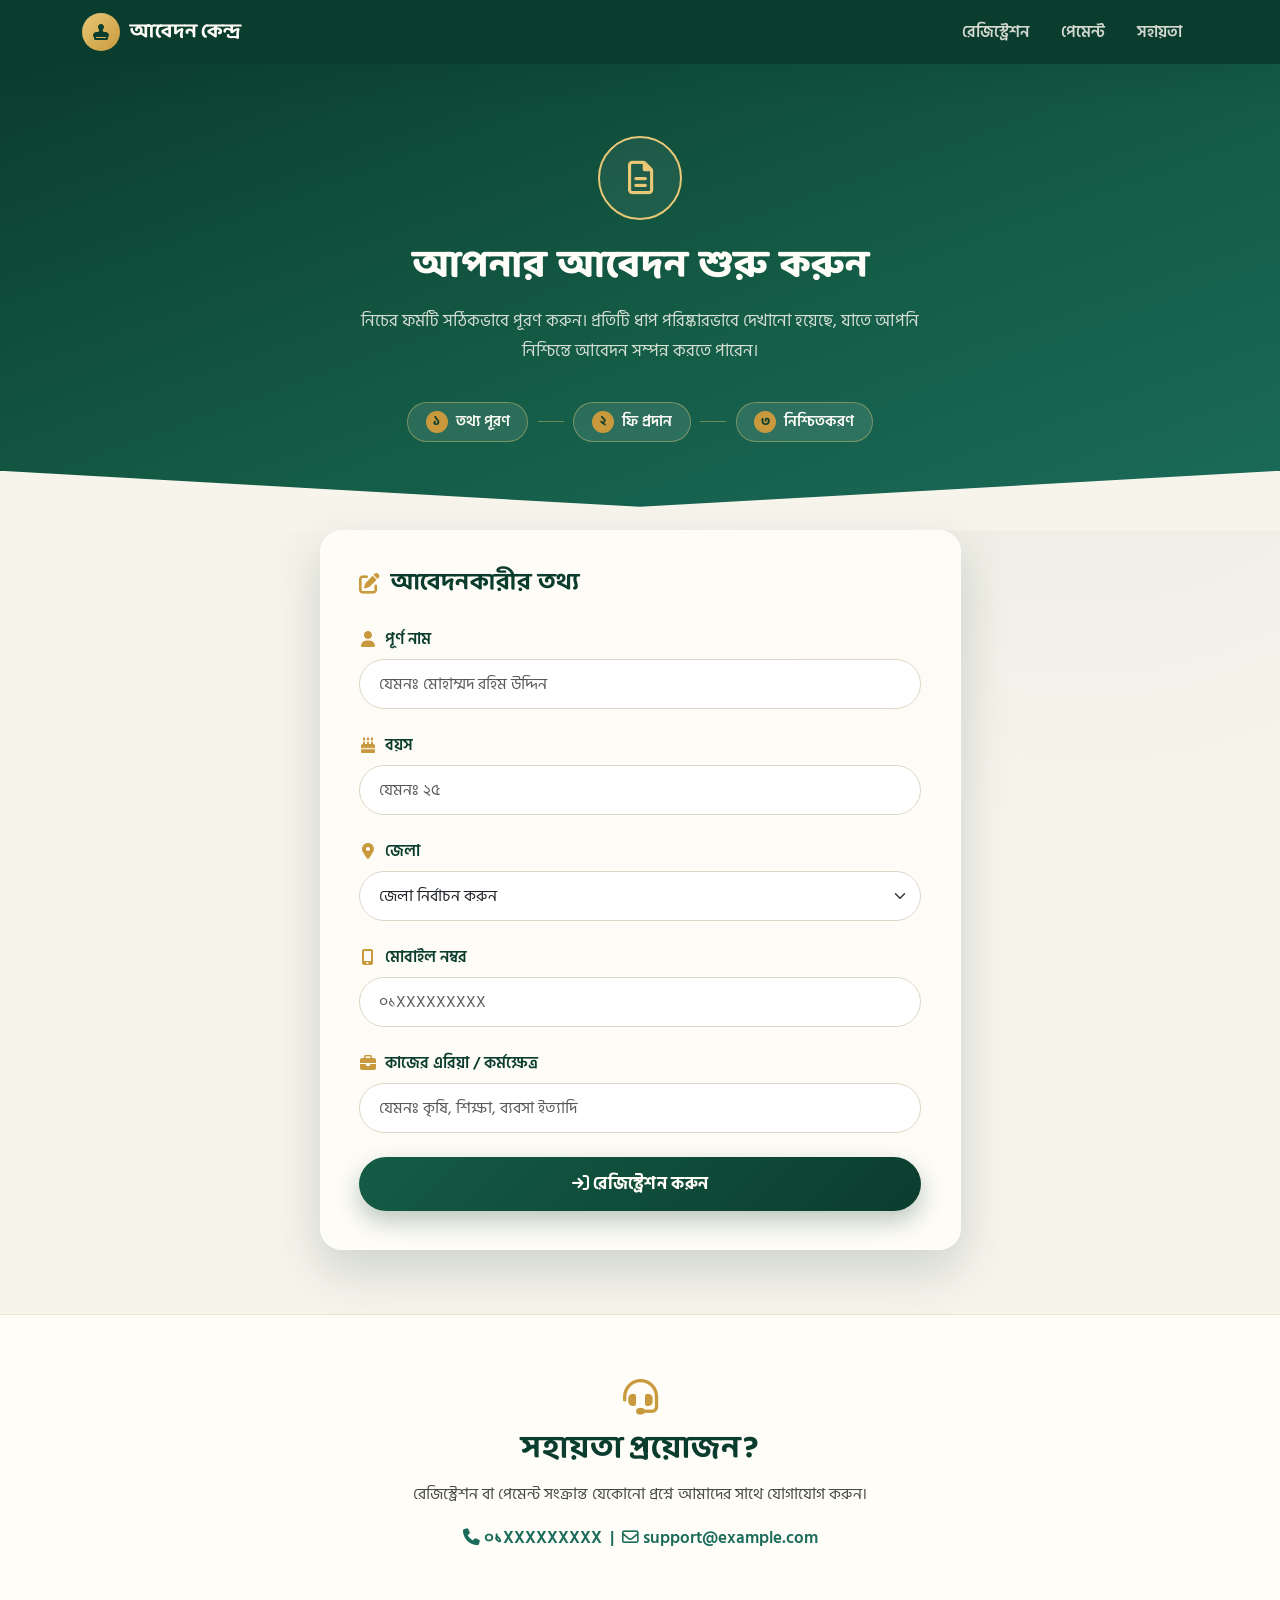
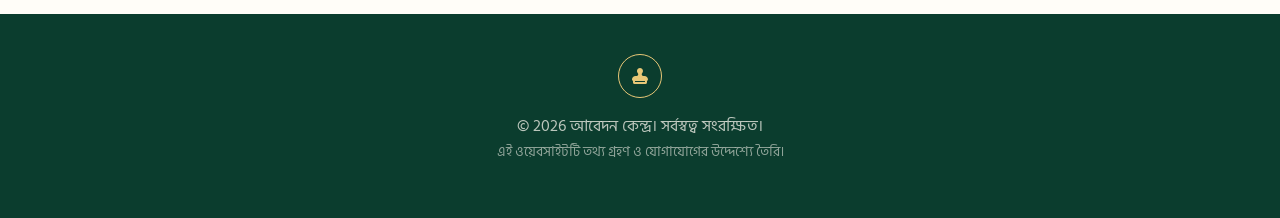
==== index.html @ cc5d5dd2 "Add files via upload" ====
<!DOCTYPE html>
<html lang="bn">
<head>
<meta charset="UTF-8">
<meta name="viewport" content="width=device-width, initial-scale=1.0">
<title>রেজিস্ট্রেশন | অনলাইন আবেদন ফর্ম</title>
<meta name="description" content="সহজে ও নিরাপদে অনলাইন রেজিস্ট্রেশন সম্পন্ন করুন।">

<!-- Google Fonts -->
<link rel="preconnect" href="https://fonts.googleapis.com">
<link rel="preconnect" href="https://fonts.gstatic.com" crossorigin>
<link href="https://fonts.googleapis.com/css2?family=Baloo+Da+2:wght@500;600;700;800&family=Hind+Siliguri:wght@400;500;600;700&display=swap" rel="stylesheet">

<!-- Bootstrap 5 -->
<link href="https://cdnjs.cloudflare.com/ajax/libs/bootstrap/5.3.3/css/bootstrap.min.css" rel="stylesheet">
<!-- Font Awesome -->
<link href="https://cdnjs.cloudflare.com/ajax/libs/font-awesome/6.5.2/css/all.min.css" rel="stylesheet">

<link rel="stylesheet" href="style.css">
</head>
<body>

<!-- Header -->
<header class="site-header">
  <nav class="navbar navbar-expand-lg">
    <div class="container">
      <a class="navbar-brand" href="#top">
        <span class="brand-seal"><i class="fa-solid fa-stamp"></i></span>
        <span class="brand-text">আবেদন কেন্দ্র</span>
      </a>
      <button class="navbar-toggler" type="button" data-bs-toggle="collapse" data-bs-target="#mainNav" aria-controls="mainNav" aria-expanded="false" aria-label="মেনু খুলুন">
        <span class="navbar-toggler-icon"></span>
      </button>
      <div class="collapse navbar-collapse" id="mainNav">
        <ul class="navbar-nav ms-auto text-center">
          <li class="nav-item"><a class="nav-link" href="#form-section">রেজিস্ট্রেশন</a></li>
          <li class="nav-item"><a class="nav-link" href="#payment-section">পেমেন্ট</a></li>
          <li class="nav-item"><a class="nav-link" href="#help-section">সহায়তা</a></li>
        </ul>
      </div>
    </div>
  </nav>
</header>

<!-- Hero -->
<section id="top" class="hero">
  <div class="container">
    <div class="row justify-content-center">
      <div class="col-lg-8 text-center">
        <div class="hero-emblem">
          <i class="fa-regular fa-file-lines"></i>
        </div>
        <h1 class="hero-title">আপনার আবেদন শুরু করুন</h1>
        <p class="hero-subtitle">নিচের ফর্মটি সঠিকভাবে পূরণ করুন। প্রতিটি ধাপ পরিষ্কারভাবে দেখানো হয়েছে, যাতে আপনি নিশ্চিন্তে আবেদন সম্পন্ন করতে পারেন।</p>
        <div class="hero-steps">
          <div class="step-chip"><span class="step-no">১</span> তথ্য পূরণ</div>
          <div class="step-divider"></div>
          <div class="step-chip"><span class="step-no">২</span> ফি প্রদান</div>
          <div class="step-divider"></div>
          <div class="step-chip"><span class="step-no">৩</span> নিশ্চিতকরণ</div>
        </div>
      </div>
    </div>
  </div>
</section>

<!-- Registration Form -->
<section id="form-section" class="form-section">
  <div class="container">
    <div class="row justify-content-center">
      <div class="col-lg-7 col-md-9">
        <div class="glass-card">
          <div class="card-heading">
            <i class="fa-solid fa-pen-to-square"></i>
            <h2>আবেদনকারীর তথ্য</h2>
          </div>

          <form id="registrationForm" novalidate>

            <div class="mb-4 input-group-custom">
              <label for="fullName" class="form-label"><i class="fa-solid fa-user"></i> পূর্ণ নাম</label>
              <input type="text" class="form-control" id="fullName" placeholder="যেমনঃ মোহাম্মদ রহিম উদ্দিন" required>
              <div class="invalid-feedback">অনুগ্রহ করে আপনার পূর্ণ নাম লিখুন।</div>
            </div>

            <div class="mb-4 input-group-custom">
              <label for="age" class="form-label"><i class="fa-solid fa-cake-candles"></i> বয়স</label>
              <input type="number" class="form-control" id="age" placeholder="যেমনঃ ২৫" min="1" max="120" required>
              <div class="invalid-feedback">অনুগ্রহ করে সঠিক বয়স লিখুন (সংখ্যায়)।</div>
            </div>

            <div class="mb-4 input-group-custom">
              <label for="district" class="form-label"><i class="fa-solid fa-location-dot"></i> জেলা</label>
              <select class="form-select" id="district" required>
                <option value="" selected disabled>জেলা নির্বাচন করুন</option>
              </select>
              <div class="invalid-feedback">অনুগ্রহ করে আপনার জেলা নির্বাচন করুন।</div>
            </div>

            <div class="mb-4 input-group-custom">
              <label for="mobile" class="form-label"><i class="fa-solid fa-mobile-screen-button"></i> মোবাইল নম্বর</label>
              <input type="tel" class="form-control" id="mobile" placeholder="০১XXXXXXXXX" maxlength="11" required>
              <div class="invalid-feedback">অনুগ্রহ করে সঠিক ১১ সংখ্যার মোবাইল নম্বর লিখুন।</div>
            </div>

            <div class="mb-4 input-group-custom">
              <label for="workArea" class="form-label"><i class="fa-solid fa-briefcase"></i> কাজের এরিয়া / কর্মক্ষেত্র</label>
              <input type="text" class="form-control" id="workArea" placeholder="যেমনঃ কৃষি, শিক্ষা, ব্যবসা ইত্যাদি" required>
              <div class="invalid-feedback">অনুগ্রহ করে আপনার কর্মক্ষেত্র লিখুন।</div>
            </div>

            <button type="submit" class="btn btn-submit w-100">
              <i class="fa-solid fa-arrow-right-to-bracket"></i> রেজিস্ট্রেশন করুন
            </button>

          </form>
        </div>
      </div>
    </div>
  </div>
</section>

<!-- Payment Section (hidden until form submitted) -->
<section id="payment-section" class="payment-section d-none">
  <div class="container">
    <div class="row justify-content-center">
      <div class="col-lg-9">

        <div class="section-heading text-center">
          <i class="fa-solid fa-wallet"></i>
          <h2>রেজিস্ট্রেশন ফি প্রদান করুন</h2>
          <p>নিচের যেকোনো একটি মাধ্যমে ফি পাঠান, তারপর নম্বরটি কপি করে Transaction সম্পন্ন করুন।</p>
        </div>

        <div class="row g-4">
          <div class="col-md-4">
            <div class="pay-card pay-bkash">
              <div class="pay-logo"><i class="fa-solid fa-mobile-retro"></i></div>
              <h3>বিকাশ</h3>
              <p class="pay-label">পার্সোনাল নম্বর (Send Money)</p>
              <div class="pay-number-row">
                <span class="pay-number" id="bkashNumber">01XXXXXXXXX</span>
                <button class="copy-btn" data-copy-target="bkashNumber" aria-label="বিকাশ নম্বর কপি করুন">
                  <i class="fa-regular fa-copy"></i>
                </button>
              </div>
            </div>
          </div>

          <div class="col-md-4">
            <div class="pay-card pay-nagad">
              <div class="pay-logo"><i class="fa-solid fa-money-bill-transfer"></i></div>
              <h3>নগদ</h3>
              <p class="pay-label">পার্সোনাল নম্বর (Send Money)</p>
              <div class="pay-number-row">
                <span class="pay-number" id="nagadNumber">01XXXXXXXXX</span>
                <button class="copy-btn" data-copy-target="nagadNumber" aria-label="নগদ নম্বর কপি করুন">
                  <i class="fa-regular fa-copy"></i>
                </button>
              </div>
            </div>
          </div>

          <div class="col-md-4">
            <div class="pay-card pay-rocket">
              <div class="pay-logo"><i class="fa-solid fa-rocket"></i></div>
              <h3>রকেট</h3>
              <p class="pay-label">পার্সোনাল নম্বর (Send Money)</p>
              <div class="pay-number-row">
                <span class="pay-number" id="rocketNumber">01XXXXXXXXX</span>
                <button class="copy-btn" data-copy-target="rocketNumber" aria-label="রকেট নম্বর কপি করুন">
                  <i class="fa-regular fa-copy"></i>
                </button>
              </div>
            </div>
          </div>
        </div>

        <div class="instructions-card">
          <h4><i class="fa-solid fa-circle-info"></i> পেমেন্ট নির্দেশনা</h4>
          <ol>
            <li>উপরের যেকোনো একটি নম্বরে রেজিস্ট্রেশন ফি পাঠান।</li>
            <li>টাকা পাঠানোর পরে Transaction সম্পন্ন করুন।</li>
            <li>Payment-এর Screenshot সংরক্ষণ করুন — এটি যাচাইয়ের সময় প্রয়োজন হতে পারে।</li>
            <li>প্রয়োজনে নিচের সহায়তা বিভাগ থেকে Admin-এর সাথে যোগাযোগ করুন।</li>
          </ol>
        </div>

        <div class="text-center mt-4">
          <button id="confirmPaymentBtn" class="btn btn-confirm">
            <i class="fa-solid fa-paper-plane"></i> আমি পেমেন্ট সম্পন্ন করেছি
          </button>
          <p class="confirm-note">এই বাটনে ক্লিক করলে আপনার তথ্য জমা হবে। রেজিস্ট্রেশন চূড়ান্তভাবে নিশ্চিত হওয়ার আগে আমাদের টিম পেমেন্ট যাচাই করবে।</p>
        </div>

      </div>
    </div>
  </div>
</section>

<!-- Help Section -->
<section id="help-section" class="help-section">
  <div class="container">
    <div class="row justify-content-center text-center">
      <div class="col-lg-7">
        <i class="fa-solid fa-headset help-icon"></i>
        <h2>সহায়তা প্রয়োজন?</h2>
        <p>রেজিস্ট্রেশন বা পেমেন্ট সংক্রান্ত যেকোনো প্রশ্নে আমাদের সাথে যোগাযোগ করুন।</p>
        <div class="help-contact">
          <i class="fa-solid fa-phone"></i> ০১XXXXXXXXX &nbsp;|&nbsp; <i class="fa-regular fa-envelope"></i> support@example.com
        </div>
      </div>
    </div>
  </div>
</section>

<!-- Footer -->
<footer class="site-footer">
  <div class="container text-center">
    <div class="footer-seal"><i class="fa-solid fa-stamp"></i></div>
    <p class="mb-1">© 2026 আবেদন কেন্দ্র। সর্বস্বত্ব সংরক্ষিত।</p>
    <p class="footer-note">এই ওয়েবসাইটটি তথ্য গ্রহণ ও যোগাযোগের উদ্দেশ্যে তৈরি।</p>
  </div>
</footer>

<!-- Toast container -->
<div class="toast-container position-fixed bottom-0 end-0 p-3">
  <div id="copyToast" class="toast align-items-center border-0" role="alert" aria-live="assertive" aria-atomic="true">
    <div class="d-flex">
      <div class="toast-body">
        <i class="fa-solid fa-circle-check me-2"></i>
        <span id="toastMessage">কপি হয়েছে।</span>
      </div>
      <button type="button" class="btn-close btn-close-white me-2 m-auto" data-bs-dismiss="toast" aria-label="বন্ধ করুন"></button>
    </div>
  </div>
</div>

<!-- Loading overlay -->
<div id="loadingOverlay" class="loading-overlay d-none">
  <div class="loader-ring"></div>
  <p>অনুগ্রহ করে অপেক্ষা করুন...</p>
</div>

<!-- Success Modal -->
<div class="modal fade" id="successModal" tabindex="-1" aria-hidden="true">
  <div class="modal-dialog modal-dialog-centered">
    <div class="modal-content success-modal-content">
      <div class="modal-body text-center">
        <div class="success-icon"><i class="fa-solid fa-check"></i></div>
        <h3>আবেদন জমা হয়েছে</h3>
        <p>আপনার আবেদন ও পেমেন্ট তথ্য সফলভাবে জমা নেওয়া হয়েছে।</p>
        <p>আমাদের টিম আপনার পেমেন্ট যাচাই করার পর আপনার দেওয়া মোবাইল নম্বরে যোগাযোগ করবে।</p>
        <p class="fw-semibold">ধন্যবাদ।</p>
        <button type="button" class="btn btn-close-modal" data-bs-dismiss="modal">বন্ধ করুন</button>
      </div>
    </div>
  </div>
</div>

<!-- Bootstrap Bundle JS -->
<script src="https://cdnjs.cloudflare.com/ajax/libs/bootstrap/5.3.3/js/bootstrap.bundle.min.js"></script>
<script src="script.js"></script>
</body>
</html>
---- style.css ----
/* =========================================================
   ডিজাইন টোকেন (Design Tokens)
   ========================================================= */
:root {
  --emerald-deep: #0b3d2e;
  --emerald-mid: #145c46;
  --teal-accent: #1b6b5a;
  --gold: #c99a3d;
  --gold-light: #e8c777;
  --paper: #f7f4ec;
  --paper-soft: #fffdf8;
  --ink: #1c1c1c;
  --ink-soft: #4a4a44;
  --danger: #b3261e;
  --success: #1b6b5a;

  --radius-lg: 22px;
  --radius-md: 14px;
  --radius-sm: 10px;
  --shadow-soft: 0 10px 30px rgba(11, 61, 46, 0.12);
  --shadow-card: 0 20px 50px rgba(11, 61, 46, 0.18);
}

* { box-sizing: border-box; }

body {
  font-family: 'Hind Siliguri', 'Noto Sans Bengali', sans-serif;
  background-color: var(--paper);
  color: var(--ink);
  margin: 0;
  overflow-x: hidden;
}

h1, h2, h3, h4, .brand-text {
  font-family: 'Baloo Da 2', 'Hind Siliguri', sans-serif;
}

/* subtle paper texture via layered radial gradients */
body {
  background-image:
    radial-gradient(circle at 15% 10%, rgba(201, 154, 61, 0.07), transparent 40%),
    radial-gradient(circle at 85% 30%, rgba(11, 61, 46, 0.06), transparent 45%);
  background-attachment: fixed;
}

/* =========================================================
   হেডার
   ========================================================= */
.site-header {
  background: var(--emerald-deep);
  box-shadow: var(--shadow-soft);
  position: sticky;
  top: 0;
  z-index: 1000;
}

.navbar-brand {
  display: flex;
  align-items: center;
  gap: 10px;
  color: var(--paper-soft) !important;
  font-weight: 700;
  font-size: 1.25rem;
}

.brand-seal {
  width: 38px;
  height: 38px;
  border-radius: 50%;
  background: linear-gradient(135deg, var(--gold-light), var(--gold));
  display: flex;
  align-items: center;
  justify-content: center;
  color: var(--emerald-deep);
  font-size: 1rem;
}

.navbar-nav .nav-link {
  color: rgba(247, 244, 236, 0.85) !important;
  font-weight: 600;
  padding: 0.5rem 1rem !important;
  transition: color 0.2s ease;
}

.navbar-nav .nav-link:hover {
  color: var(--gold-light) !important;
}

.navbar-toggler {
  border-color: rgba(247, 244, 236, 0.4);
}

.navbar-toggler-icon {
  filter: invert(1) grayscale(100%) brightness(200%);
}

/* =========================================================
   হিরো সেকশন
   ========================================================= */
.hero {
  background: linear-gradient(160deg, var(--emerald-deep) 0%, var(--emerald-mid) 55%, var(--teal-accent) 100%);
  color: var(--paper-soft);
  padding: 4.5rem 0 5.5rem;
  text-align: center;
  position: relative;
}

.hero::after {
  content: "";
  position: absolute;
  left: 0; right: 0; bottom: -1px;
  height: 60px;
  background: var(--paper);
  clip-path: polygon(0 100%, 100% 100%, 100% 0, 50% 60%, 0 0);
}

.hero-emblem {
  width: 84px;
  height: 84px;
  margin: 0 auto 1.5rem;
  border-radius: 50%;
  border: 2px solid var(--gold-light);
  display: flex;
  align-items: center;
  justify-content: center;
  font-size: 2.1rem;
  color: var(--gold-light);
  background: rgba(255, 255, 255, 0.06);
  animation: floatIn 0.8s ease both;
}

@keyframes floatIn {
  from { opacity: 0; transform: translateY(-14px); }
  to { opacity: 1; transform: translateY(0); }
}

.hero-title {
  font-weight: 800;
  font-size: 2.4rem;
  margin-bottom: 1rem;
}

.hero-subtitle {
  font-size: 1.05rem;
  color: rgba(247, 244, 236, 0.85);
  max-width: 560px;
  margin: 0 auto 2.2rem;
  line-height: 1.8;
}

.hero-steps {
  display: flex;
  align-items: center;
  justify-content: center;
  gap: 0.6rem;
  flex-wrap: wrap;
}

.step-chip {
  background: rgba(255, 255, 255, 0.1);
  border: 1px solid rgba(232, 199, 119, 0.4);
  padding: 0.5rem 1.1rem;
  border-radius: 50px;
  font-weight: 600;
  font-size: 0.92rem;
  display: flex;
  align-items: center;
  gap: 0.5rem;
}

.step-no {
  background: var(--gold);
  color: var(--emerald-deep);
  width: 22px;
  height: 22px;
  border-radius: 50%;
  display: inline-flex;
  align-items: center;
  justify-content: center;
  font-size: 0.8rem;
  font-weight: 800;
}

.step-divider {
  width: 26px;
  height: 1px;
  background: rgba(232, 199, 119, 0.4);
}

@media (max-width: 576px) {
  .step-divider { display: none; }
  .hero-title { font-size: 1.9rem; }
}

/* =========================================================
   ফর্ম সেকশন / গ্লাস কার্ড
   ========================================================= */
.form-section {
  padding: 1rem 0 4rem;
  margin-top: -1rem;
}

.glass-card {
  background: rgba(255, 253, 248, 0.85);
  backdrop-filter: blur(14px);
  -webkit-backdrop-filter: blur(14px);
  border: 1px solid rgba(255, 255, 255, 0.5);
  border-radius: var(--radius-lg);
  box-shadow: var(--shadow-card);
  padding: 2.4rem;
}

@media (max-width: 576px) {
  .glass-card { padding: 1.6rem 1.2rem; }
}

.card-heading {
  display: flex;
  align-items: center;
  gap: 0.7rem;
  margin-bottom: 1.8rem;
  color: var(--emerald-deep);
}

.card-heading i {
  font-size: 1.3rem;
  color: var(--gold);
}

.card-heading h2 {
  font-size: 1.5rem;
  font-weight: 700;
  margin: 0;
}

.input-group-custom .form-label {
  font-weight: 600;
  color: var(--emerald-deep);
  margin-bottom: 0.5rem;
  display: flex;
  align-items: center;
  gap: 0.5rem;
}

.input-group-custom .form-label i {
  color: var(--gold);
  width: 18px;
  text-align: center;
}

.form-control, .form-select {
  border: 1.5px solid #ddd6c4;
  border-radius: 50px;
  padding: 0.75rem 1.2rem;
  font-size: 1rem;
  background-color: #fff;
  transition: border-color 0.25s ease, box-shadow 0.25s ease;
}

.form-control:focus, .form-select:focus {
  border-color: var(--teal-accent);
  box-shadow: 0 0 0 4px rgba(27, 107, 90, 0.15);
}

.form-control.is-invalid, .form-select.is-invalid {
  border-color: var(--danger);
  background-image: none;
}

.invalid-feedback {
  font-size: 0.87rem;
  padding-left: 0.4rem;
}

.btn-submit {
  background: linear-gradient(135deg, var(--emerald-mid), var(--emerald-deep));
  color: var(--paper-soft);
  border: none;
  border-radius: 50px;
  padding: 0.9rem 1.5rem;
  font-weight: 700;
  font-size: 1.05rem;
  letter-spacing: 0.3px;
  box-shadow: 0 10px 24px rgba(11, 61, 46, 0.28);
  transition: transform 0.2s ease, box-shadow 0.2s ease;
}

.btn-submit:hover {
  transform: translateY(-2px);
  box-shadow: 0 14px 30px rgba(11, 61, 46, 0.35);
  color: var(--paper-soft);
}

.btn-submit:active { transform: translateY(0); }

/* =========================================================
   পেমেন্ট সেকশন
   ========================================================= */
.payment-section {
  padding: 1rem 0 4rem;
  animation: fadeUp 0.5s ease both;
}

@keyframes fadeUp {
  from { opacity: 0; transform: translateY(18px); }
  to { opacity: 1; transform: translateY(0); }
}

.section-heading {
  margin-bottom: 2.2rem;
}

.section-heading i {
  font-size: 1.8rem;
  color: var(--gold);
  margin-bottom: 0.6rem;
  display: block;
}

.section-heading h2 {
  color: var(--emerald-deep);
  font-weight: 700;
  margin-bottom: 0.5rem;
}

.section-heading p {
  color: var(--ink-soft);
  max-width: 520px;
  margin: 0 auto;
}

.pay-card {
  background: var(--paper-soft);
  border-radius: var(--radius-md);
  padding: 1.8rem 1.4rem;
  text-align: center;
  box-shadow: var(--shadow-soft);
  border-top: 4px solid var(--teal-accent);
  height: 100%;
  transition: transform 0.25s ease, box-shadow 0.25s ease;
}

.pay-card:hover {
  transform: translateY(-6px);
  box-shadow: var(--shadow-card);
}

.pay-bkash { border-top-color: #e2136e; }
.pay-nagad { border-top-color: #f7941d; }
.pay-rocket { border-top-color: #8b3ff0; }

.pay-logo {
  width: 56px;
  height: 56px;
  margin: 0 auto 1rem;
  border-radius: 50%;
  display: flex;
  align-items: center;
  justify-content: center;
  font-size: 1.5rem;
  background: rgba(27, 107, 90, 0.08);
  color: var(--teal-accent);
}

.pay-bkash .pay-logo { color: #e2136e; background: rgba(226, 19, 110, 0.08); }
.pay-nagad .pay-logo { color: #f7941d; background: rgba(247, 148, 29, 0.08); }
.pay-rocket .pay-logo { color: #8b3ff0; background: rgba(139, 63, 240, 0.08); }

.pay-card h3 {
  font-weight: 700;
  color: var(--emerald-deep);
  margin-bottom: 0.3rem;
}

.pay-label {
  font-size: 0.85rem;
  color: var(--ink-soft);
  margin-bottom: 1rem;
}

.pay-number-row {
  display: flex;
  align-items: center;
  justify-content: center;
  gap: 0.6rem;
  background: var(--paper);
  border: 1.5px dashed #ccc3a8;
  border-radius: 50px;
  padding: 0.5rem 0.6rem 0.5rem 1.1rem;
}

.pay-number {
  font-weight: 700;
  font-size: 1.05rem;
  letter-spacing: 0.5px;
  color: var(--ink);
  direction: ltr;
}

.copy-btn {
  border: none;
  background: var(--teal-accent);
  color: #fff;
  width: 34px;
  height: 34px;
  border-radius: 50%;
  display: flex;
  align-items: center;
  justify-content: center;
  flex-shrink: 0;
  transition: background 0.2s ease, transform 0.2s ease;
}

.copy-btn:hover { background: var(--emerald-deep); transform: scale(1.06); }
.copy-btn:active { transform: scale(0.96); }

.instructions-card {
  background: var(--paper-soft);
  border-radius: var(--radius-md);
  padding: 1.8rem 2rem;
  margin-top: 2.5rem;
  box-shadow: var(--shadow-soft);
  border-left: 5px solid var(--gold);
}

.instructions-card h4 {
  color: var(--emerald-deep);
  font-weight: 700;
  margin-bottom: 1rem;
  display: flex;
  align-items: center;
  gap: 0.5rem;
}

.instructions-card ol {
  margin: 0;
  padding-left: 1.3rem;
  color: var(--ink-soft);
  line-height: 2;
}

.btn-confirm {
  background: linear-gradient(135deg, var(--gold), #b5852f);
  color: var(--emerald-deep);
  border: none;
  border-radius: 50px;
  padding: 0.9rem 2rem;
  font-weight: 700;
  font-size: 1.05rem;
  box-shadow: 0 10px 24px rgba(201, 154, 61, 0.35);
  transition: transform 0.2s ease, box-shadow 0.2s ease;
}

.btn-confirm:hover {
  transform: translateY(-2px);
  box-shadow: 0 14px 30px rgba(201, 154, 61, 0.42);
  color: var(--emerald-deep);
}

.confirm-note {
  margin-top: 1rem;
  font-size: 0.88rem;
  color: var(--ink-soft);
  max-width: 480px;
  margin-left: auto;
  margin-right: auto;
}

/* =========================================================
   সহায়তা সেকশন
   ========================================================= */
.help-section {
  background: var(--paper-soft);
  padding: 4rem 0;
  border-top: 1px solid #e9e3d2;
}

.help-icon {
  font-size: 2.2rem;
  color: var(--gold);
  margin-bottom: 1rem;
}

.help-section h2 {
  color: var(--emerald-deep);
  font-weight: 700;
  margin-bottom: 0.8rem;
}

.help-section p {
  color: var(--ink-soft);
  margin-bottom: 1.2rem;
}

.help-contact {
  font-weight: 600;
  color: var(--teal-accent);
  font-size: 1.05rem;
}

/* =========================================================
   ফুটার
   ========================================================= */
.site-footer {
  background: var(--emerald-deep);
  color: rgba(247, 244, 236, 0.75);
  padding: 2.5rem 0;
  text-align: center;
}

.footer-seal {
  width: 44px;
  height: 44px;
  margin: 0 auto 1rem;
  border-radius: 50%;
  border: 1.5px solid var(--gold-light);
  display: flex;
  align-items: center;
  justify-content: center;
  color: var(--gold-light);
}

.footer-note {
  font-size: 0.85rem;
  opacity: 0.75;
}

/* =========================================================
   টোস্ট
   ========================================================= */
#copyToast {
  background: var(--emerald-deep);
  color: var(--paper-soft);
  border-radius: var(--radius-sm);
}

/* =========================================================
   লোডিং ওভারলে
   ========================================================= */
.loading-overlay {
  position: fixed;
  inset: 0;
  background: rgba(11, 61, 46, 0.92);
  z-index: 2000;
  display: flex;
  flex-direction: column;
  align-items: center;
  justify-content: center;
  color: var(--paper-soft);
  gap: 1.2rem;
}

.loader-ring {
  width: 54px;
  height: 54px;
  border: 4px solid rgba(232, 199, 119, 0.25);
  border-top-color: var(--gold-light);
  border-radius: 50%;
  animation: spin 0.9s linear infinite;
}

@keyframes spin {
  to { transform: rotate(360deg); }
}

/* =========================================================
   সাকসেস মডাল
   ========================================================= */
.success-modal-content {
  border-radius: var(--radius-lg);
  border: none;
  padding: 1rem;
}

.success-icon {
  width: 70px;
  height: 70px;
  margin: 0.5rem auto 1.2rem;
  border-radius: 50%;
  background: linear-gradient(135deg, var(--teal-accent), var(--emerald-deep));
  color: #fff;
  display: flex;
  align-items: center;
  justify-content: center;
  font-size: 1.8rem;
  animation: popIn 0.4s ease both;
}

@keyframes popIn {
  0% { transform: scale(0); opacity: 0; }
  70% { transform: scale(1.1); }
  100% { transform: scale(1); opacity: 1; }
}

.success-modal-content h3 {
  color: var(--emerald-deep);
  font-weight: 700;
}

.success-modal-content p {
  color: var(--ink-soft);
  line-height: 1.8;
}

.btn-close-modal {
  background: var(--emerald-deep);
  color: #fff;
  border: none;
  border-radius: 50px;
  padding: 0.6rem 2rem;
  font-weight: 600;
  margin-top: 0.6rem;
}

.btn-close-modal:hover {
  background: var(--teal-accent);
  color: #fff;
}

/* smooth scroll */
html {
  scroll-behavior: smooth;
}

/* reduced motion respect */
@media (prefers-reduced-motion: reduce) {
  * { animation: none !important; transition: none !important; }
  html { scroll-behavior: auto; }
}
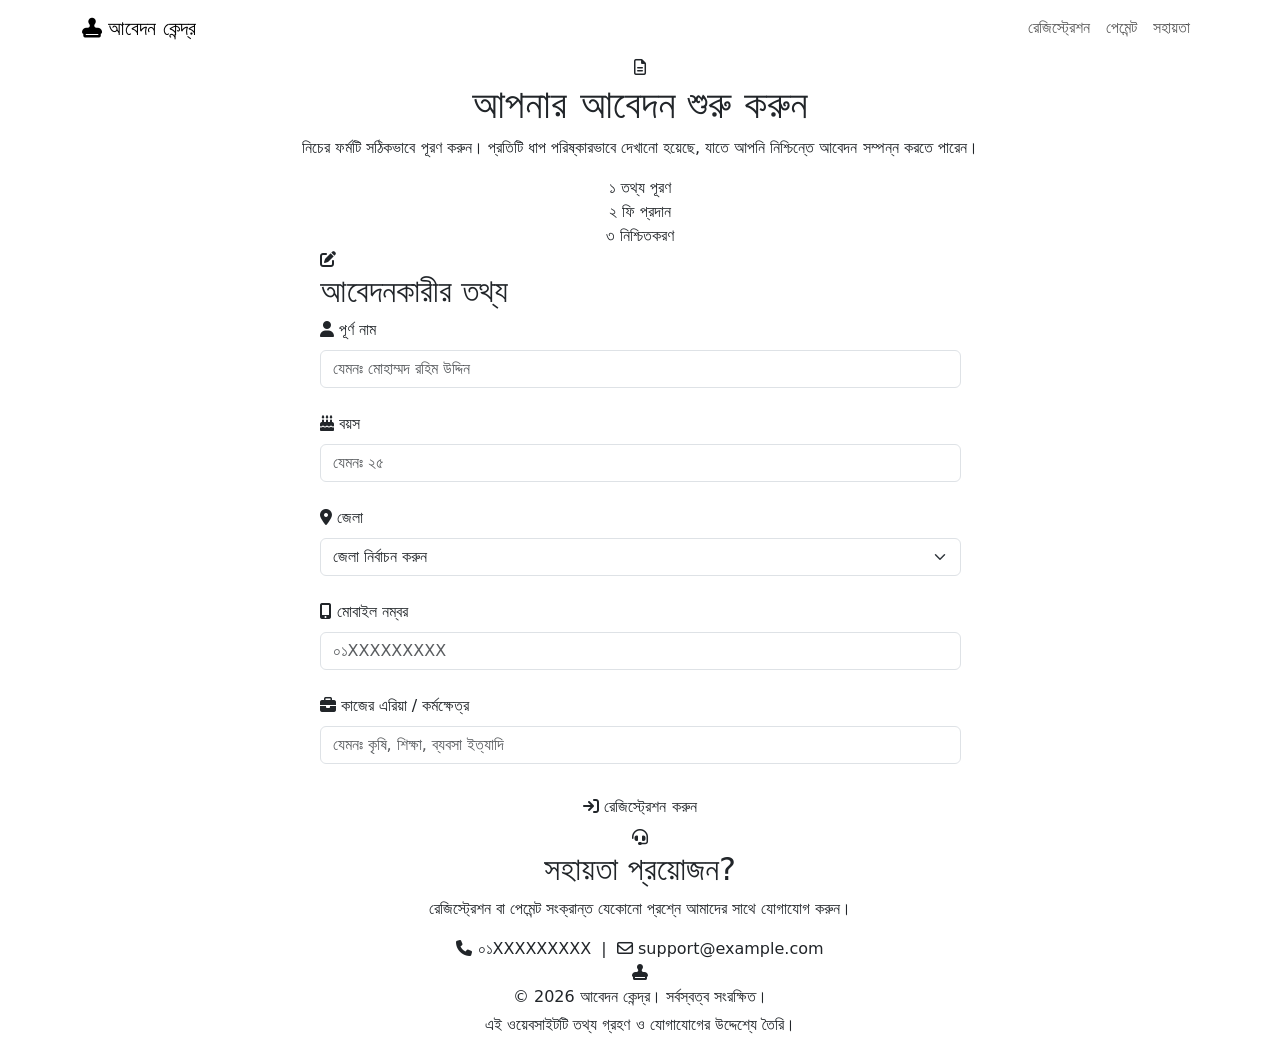
==== commit db05d1ed: "Rename index (1).html to index.html" ====
--- a/index.html
+++ b/index.html
@@ -139,7 +139,7 @@
               <h3>বিকাশ</h3>
               <p class="pay-label">পার্সোনাল নম্বর (Send Money)</p>
               <div class="pay-number-row">
-                <span class="pay-number" id="bkashNumber">01XXXXXXXXX</span>
+                <span class="pay-number" id="bkashNumber">01842151907</span>
                 <button class="copy-btn" data-copy-target="bkashNumber" aria-label="বিকাশ নম্বর কপি করুন">
                   <i class="fa-regular fa-copy"></i>
                 </button>
@@ -153,7 +153,7 @@
               <h3>নগদ</h3>
               <p class="pay-label">পার্সোনাল নম্বর (Send Money)</p>
               <div class="pay-number-row">
-                <span class="pay-number" id="nagadNumber">01XXXXXXXXX</span>
+                <span class="pay-number" id="nagadNumber">01722144619</span>
                 <button class="copy-btn" data-copy-target="nagadNumber" aria-label="নগদ নম্বর কপি করুন">
                   <i class="fa-regular fa-copy"></i>
                 </button>
@@ -167,7 +167,7 @@
               <h3>রকেট</h3>
               <p class="pay-label">পার্সোনাল নম্বর (Send Money)</p>
               <div class="pay-number-row">
-                <span class="pay-number" id="rocketNumber">01XXXXXXXXX</span>
+                <span class="pay-number" id="rocketNumber">01633932773</span>
                 <button class="copy-btn" data-copy-target="rocketNumber" aria-label="রকেট নম্বর কপি করুন">
                   <i class="fa-regular fa-copy"></i>
                 </button>
@@ -248,10 +248,12 @@
     <div class="modal-content success-modal-content">
       <div class="modal-body text-center">
         <div class="success-icon"><i class="fa-solid fa-check"></i></div>
-        <h3>আবেদন জমা হয়েছে</h3>
-        <p>আপনার আবেদন ও পেমেন্ট তথ্য সফলভাবে জমা নেওয়া হয়েছে।</p>
-        <p>আমাদের টিম আপনার পেমেন্ট যাচাই করার পর আপনার দেওয়া মোবাইল নম্বরে যোগাযোগ করবে।</p>
-        <p class="fw-semibold">ধন্যবাদ।</p>
+        <h3 id="successModalTitle">আবেদন জমা হয়েছে</h3>
+        <div id="successModalBody">
+          <p>আপনার আবেদন ও পেমেন্ট তথ্য সফলভাবে জমা নেওয়া হয়েছে।</p>
+          <p>আমাদের টিম আপনার পেমেন্ট যাচাই করার পর আপনার দেওয়া মোবাইল নম্বরে যোগাযোগ করবে।</p>
+          <p class="fw-semibold">ধন্যবাদ।</p>
+        </div>
         <button type="button" class="btn btn-close-modal" data-bs-dismiss="modal">বন্ধ করুন</button>
       </div>
     </div>
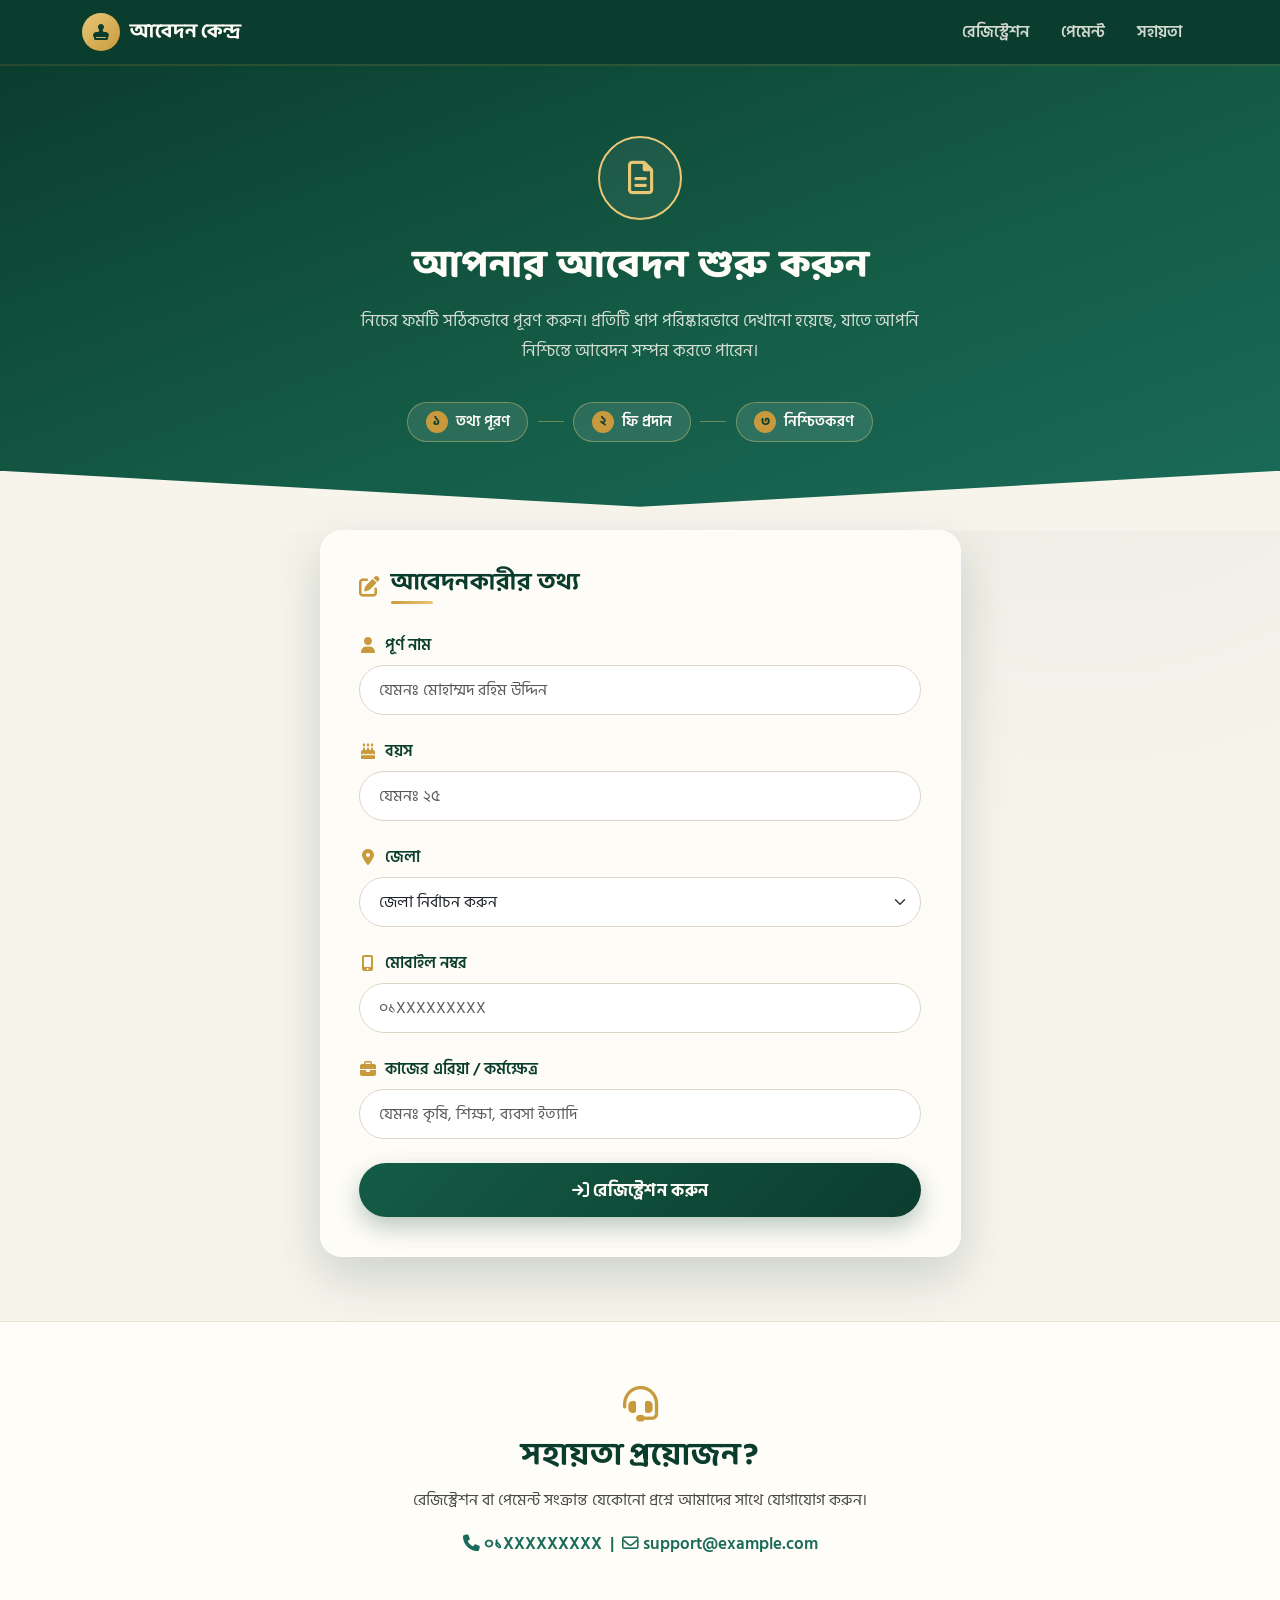
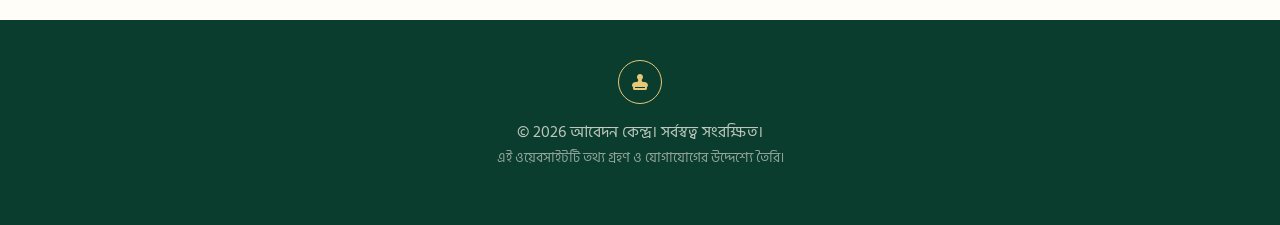
==== commit 484077ba: "Update index.html" ====
--- a/index.html
+++ b/index.html
@@ -139,7 +139,7 @@
               <h3>বিকাশ</h3>
               <p class="pay-label">পার্সোনাল নম্বর (Send Money)</p>
               <div class="pay-number-row">
-                <span class="pay-number" id="bkashNumber">01842151907</span>
+                <span class="pay-number" id="bkashNumber">01847997752</span>
                 <button class="copy-btn" data-copy-target="bkashNumber" aria-label="বিকাশ নম্বর কপি করুন">
                   <i class="fa-regular fa-copy"></i>
                 </button>
--- a/style.css
+++ b/style.css
@@ -0,0 +1,671 @@
+/* =========================================================
+   ডিজাইন টোকেন (Design Tokens)
+   ========================================================= */
+:root {
+  --emerald-deep: #0b3d2e;
+  --emerald-mid: #145c46;
+  --teal-accent: #1b6b5a;
+  --gold: #c99a3d;
+  --gold-light: #e8c777;
+  --paper: #f7f4ec;
+  --paper-soft: #fffdf8;
+  --ink: #1c1c1c;
+  --ink-soft: #4a4a44;
+  --danger: #b3261e;
+  --success: #1b6b5a;
+
+  --radius-lg: 22px;
+  --radius-md: 14px;
+  --radius-sm: 10px;
+  --shadow-soft: 0 10px 30px rgba(11, 61, 46, 0.12);
+  --shadow-card: 0 20px 50px rgba(11, 61, 46, 0.18);
+}
+
+* { box-sizing: border-box; }
+
+body {
+  font-family: 'Hind Siliguri', 'Noto Sans Bengali', sans-serif;
+  background-color: var(--paper);
+  color: var(--ink);
+  margin: 0;
+  overflow-x: hidden;
+}
+
+h1, h2, h3, h4, .brand-text {
+  font-family: 'Baloo Da 2', 'Hind Siliguri', sans-serif;
+}
+
+/* subtle paper texture via layered radial gradients */
+body {
+  background-image:
+    radial-gradient(circle at 15% 10%, rgba(201, 154, 61, 0.07), transparent 40%),
+    radial-gradient(circle at 85% 30%, rgba(11, 61, 46, 0.06), transparent 45%);
+  background-attachment: fixed;
+}
+
+/* =========================================================
+   হেডার
+   ========================================================= */
+.site-header {
+  background: var(--emerald-deep);
+  box-shadow: 0 2px 0 rgba(201, 154, 61, 0.15);
+  position: sticky;
+  top: 0;
+  z-index: 1000;
+  transition: box-shadow 0.3s ease;
+}
+
+.site-header.scrolled {
+  box-shadow: var(--shadow-soft);
+}
+
+.navbar-brand {
+  display: flex;
+  align-items: center;
+  gap: 10px;
+  color: var(--paper-soft) !important;
+  font-weight: 700;
+  font-size: 1.25rem;
+}
+
+.brand-seal {
+  width: 38px;
+  height: 38px;
+  border-radius: 50%;
+  background: linear-gradient(135deg, var(--gold-light), var(--gold));
+  display: flex;
+  align-items: center;
+  justify-content: center;
+  color: var(--emerald-deep);
+  font-size: 1rem;
+}
+
+.navbar-nav .nav-link {
+  color: rgba(247, 244, 236, 0.85) !important;
+  font-weight: 600;
+  padding: 0.5rem 1rem !important;
+  transition: color 0.2s ease;
+}
+
+.navbar-nav .nav-link:hover {
+  color: var(--gold-light) !important;
+}
+
+.navbar-toggler {
+  border-color: rgba(247, 244, 236, 0.4);
+}
+
+.navbar-toggler-icon {
+  filter: invert(1) grayscale(100%) brightness(200%);
+}
+
+/* =========================================================
+   হিরো সেকশন
+   ========================================================= */
+.hero {
+  background: linear-gradient(160deg, var(--emerald-deep) 0%, var(--emerald-mid) 55%, var(--teal-accent) 100%);
+  color: var(--paper-soft);
+  padding: 4.5rem 0 5.5rem;
+  text-align: center;
+  position: relative;
+}
+
+.hero::after {
+  content: "";
+  position: absolute;
+  left: 0; right: 0; bottom: -1px;
+  height: 60px;
+  background: var(--paper);
+  clip-path: polygon(0 100%, 100% 100%, 100% 0, 50% 60%, 0 0);
+}
+
+.hero-emblem {
+  width: 84px;
+  height: 84px;
+  margin: 0 auto 1.5rem;
+  border-radius: 50%;
+  border: 2px solid var(--gold-light);
+  display: flex;
+  align-items: center;
+  justify-content: center;
+  font-size: 2.1rem;
+  color: var(--gold-light);
+  background: rgba(255, 255, 255, 0.06);
+  animation: floatIn 0.8s ease both;
+}
+
+@keyframes floatIn {
+  from { opacity: 0; transform: translateY(-14px); }
+  to { opacity: 1; transform: translateY(0); }
+}
+
+.hero-title {
+  font-weight: 800;
+  font-size: 2.4rem;
+  margin-bottom: 1rem;
+}
+
+.hero-subtitle {
+  font-size: 1.05rem;
+  color: rgba(247, 244, 236, 0.85);
+  max-width: 560px;
+  margin: 0 auto 2.2rem;
+  line-height: 1.8;
+}
+
+.hero-steps {
+  display: flex;
+  align-items: center;
+  justify-content: center;
+  gap: 0.6rem;
+  flex-wrap: wrap;
+}
+
+.step-chip {
+  background: rgba(255, 255, 255, 0.1);
+  border: 1px solid rgba(232, 199, 119, 0.4);
+  padding: 0.5rem 1.1rem;
+  border-radius: 50px;
+  font-weight: 600;
+  font-size: 0.92rem;
+  display: flex;
+  align-items: center;
+  gap: 0.5rem;
+}
+
+.step-no {
+  background: var(--gold);
+  color: var(--emerald-deep);
+  width: 22px;
+  height: 22px;
+  border-radius: 50%;
+  display: inline-flex;
+  align-items: center;
+  justify-content: center;
+  font-size: 0.8rem;
+  font-weight: 800;
+}
+
+.step-divider {
+  width: 26px;
+  height: 1px;
+  background: rgba(232, 199, 119, 0.4);
+}
+
+@media (max-width: 576px) {
+  .step-divider { display: none; }
+  .hero-title { font-size: 1.9rem; }
+}
+
+/* =========================================================
+   ফর্ম সেকশন / গ্লাস কার্ড
+   ========================================================= */
+.form-section {
+  padding: 1rem 0 4rem;
+  margin-top: -1rem;
+}
+
+.glass-card {
+  background: rgba(255, 253, 248, 0.85);
+  backdrop-filter: blur(14px);
+  -webkit-backdrop-filter: blur(14px);
+  border: 1px solid rgba(255, 255, 255, 0.5);
+  border-radius: var(--radius-lg);
+  box-shadow: var(--shadow-card);
+  padding: 2.4rem;
+  transition: box-shadow 0.35s ease;
+}
+
+.glass-card:hover {
+  box-shadow: 0 24px 60px rgba(11, 61, 46, 0.22);
+}
+
+@media (max-width: 576px) {
+  .glass-card { padding: 1.6rem 1.2rem; }
+}
+
+.card-heading {
+  display: flex;
+  align-items: center;
+  gap: 0.7rem;
+  margin-bottom: 1.8rem;
+  color: var(--emerald-deep);
+}
+
+.card-heading i {
+  font-size: 1.3rem;
+  color: var(--gold);
+}
+
+.card-heading h2 {
+  font-size: 1.5rem;
+  font-weight: 700;
+  margin: 0;
+  position: relative;
+  padding-bottom: 0.4rem;
+}
+
+.card-heading h2::after {
+  content: "";
+  position: absolute;
+  left: 0;
+  bottom: 0;
+  width: 42px;
+  height: 3px;
+  border-radius: 2px;
+  background: linear-gradient(90deg, var(--gold), var(--gold-light));
+}
+
+.input-group-custom .form-label {
+  font-weight: 600;
+  color: var(--emerald-deep);
+  margin-bottom: 0.5rem;
+  display: flex;
+  align-items: center;
+  gap: 0.5rem;
+}
+
+.input-group-custom .form-label i {
+  color: var(--gold);
+  width: 18px;
+  text-align: center;
+}
+
+.form-control, .form-select {
+  border: 1.5px solid #ddd6c4;
+  border-radius: 50px;
+  padding: 0.75rem 1.2rem;
+  font-size: 1rem;
+  background-color: #fff;
+  transition: border-color 0.25s ease, box-shadow 0.25s ease;
+}
+
+.form-control:focus, .form-select:focus {
+  border-color: var(--teal-accent);
+  box-shadow: 0 0 0 4px rgba(27, 107, 90, 0.15);
+}
+
+.form-control.is-invalid, .form-select.is-invalid {
+  border-color: var(--danger);
+  background-image: none;
+}
+
+.invalid-feedback {
+  font-size: 0.87rem;
+  padding-left: 0.4rem;
+}
+
+.btn-submit {
+  background: linear-gradient(135deg, var(--emerald-mid), var(--emerald-deep));
+  color: var(--paper-soft);
+  border: none;
+  border-radius: 50px;
+  padding: 0.9rem 1.5rem;
+  font-weight: 700;
+  font-size: 1.05rem;
+  letter-spacing: 0.3px;
+  box-shadow: 0 10px 24px rgba(11, 61, 46, 0.28);
+  transition: transform 0.2s ease, box-shadow 0.2s ease;
+}
+
+.btn-submit:hover {
+  transform: translateY(-2px);
+  box-shadow: 0 14px 30px rgba(11, 61, 46, 0.35);
+  color: var(--paper-soft);
+}
+
+.btn-submit:active { transform: translateY(0); }
+
+/* =========================================================
+   পেমেন্ট সেকশন
+   ========================================================= */
+.payment-section {
+  padding: 1rem 0 4rem;
+  animation: fadeUp 0.5s ease both;
+}
+
+@keyframes fadeUp {
+  from { opacity: 0; transform: translateY(18px); }
+  to { opacity: 1; transform: translateY(0); }
+}
+
+.section-heading {
+  margin-bottom: 2.2rem;
+}
+
+.section-heading i {
+  font-size: 1.8rem;
+  color: var(--gold);
+  margin-bottom: 0.6rem;
+  display: block;
+}
+
+.section-heading h2 {
+  color: var(--emerald-deep);
+  font-weight: 700;
+  margin-bottom: 0.5rem;
+  position: relative;
+  display: inline-block;
+  padding-bottom: 0.5rem;
+}
+
+.section-heading h2::after {
+  content: "";
+  position: absolute;
+  left: 50%;
+  bottom: 0;
+  width: 48px;
+  height: 3px;
+  border-radius: 2px;
+  transform: translateX(-50%);
+  background: linear-gradient(90deg, var(--gold), var(--gold-light));
+}
+
+.section-heading p {
+  color: var(--ink-soft);
+  max-width: 520px;
+  margin: 0 auto;
+}
+
+.pay-card {
+  background: var(--paper-soft);
+  border-radius: var(--radius-md);
+  padding: 1.8rem 1.4rem;
+  text-align: center;
+  box-shadow: var(--shadow-soft);
+  border-top: 4px solid var(--teal-accent);
+  height: 100%;
+  transition: transform 0.25s ease, box-shadow 0.25s ease;
+}
+
+.pay-card:hover {
+  transform: translateY(-6px);
+  box-shadow: var(--shadow-card);
+}
+
+.pay-bkash { border-top-color: #e2136e; }
+.pay-nagad { border-top-color: #f7941d; }
+.pay-rocket { border-top-color: #8b3ff0; }
+
+.pay-logo {
+  width: 56px;
+  height: 56px;
+  margin: 0 auto 1rem;
+  border-radius: 50%;
+  display: flex;
+  align-items: center;
+  justify-content: center;
+  font-size: 1.5rem;
+  background: rgba(27, 107, 90, 0.08);
+  color: var(--teal-accent);
+}
+
+.pay-bkash .pay-logo { color: #e2136e; background: rgba(226, 19, 110, 0.08); }
+.pay-nagad .pay-logo { color: #f7941d; background: rgba(247, 148, 29, 0.08); }
+.pay-rocket .pay-logo { color: #8b3ff0; background: rgba(139, 63, 240, 0.08); }
+
+.pay-card h3 {
+  font-weight: 700;
+  color: var(--emerald-deep);
+  margin-bottom: 0.3rem;
+}
+
+.pay-label {
+  font-size: 0.85rem;
+  color: var(--ink-soft);
+  margin-bottom: 1rem;
+}
+
+.pay-number-row {
+  display: flex;
+  align-items: center;
+  justify-content: center;
+  gap: 0.6rem;
+  background: var(--paper);
+  border: 1.5px dashed #ccc3a8;
+  border-radius: 50px;
+  padding: 0.5rem 0.6rem 0.5rem 1.1rem;
+}
+
+.pay-number {
+  font-weight: 700;
+  font-size: 1.05rem;
+  letter-spacing: 0.5px;
+  color: var(--ink);
+  direction: ltr;
+}
+
+.copy-btn {
+  border: none;
+  background: var(--teal-accent);
+  color: #fff;
+  width: 34px;
+  height: 34px;
+  border-radius: 50%;
+  display: flex;
+  align-items: center;
+  justify-content: center;
+  flex-shrink: 0;
+  transition: background 0.2s ease, transform 0.2s ease;
+}
+
+.copy-btn:hover { background: var(--emerald-deep); transform: scale(1.06); }
+.copy-btn:active { transform: scale(0.96); }
+
+.instructions-card {
+  background: var(--paper-soft);
+  border-radius: var(--radius-md);
+  padding: 1.8rem 2rem;
+  margin-top: 2.5rem;
+  box-shadow: var(--shadow-soft);
+  border-left: 5px solid var(--gold);
+}
+
+.instructions-card h4 {
+  color: var(--emerald-deep);
+  font-weight: 700;
+  margin-bottom: 1rem;
+  display: flex;
+  align-items: center;
+  gap: 0.5rem;
+}
+
+.instructions-card ol {
+  margin: 0;
+  padding-left: 1.3rem;
+  color: var(--ink-soft);
+  line-height: 2;
+}
+
+.btn-confirm {
+  background: linear-gradient(135deg, var(--gold), #b5852f);
+  color: var(--emerald-deep);
+  border: none;
+  border-radius: 50px;
+  padding: 0.9rem 2rem;
+  font-weight: 700;
+  font-size: 1.05rem;
+  box-shadow: 0 10px 24px rgba(201, 154, 61, 0.35);
+  transition: transform 0.2s ease, box-shadow 0.2s ease;
+}
+
+.btn-confirm:hover {
+  transform: translateY(-2px);
+  box-shadow: 0 14px 30px rgba(201, 154, 61, 0.42);
+  color: var(--emerald-deep);
+}
+
+.confirm-note {
+  margin-top: 1rem;
+  font-size: 0.88rem;
+  color: var(--ink-soft);
+  max-width: 480px;
+  margin-left: auto;
+  margin-right: auto;
+}
+
+/* =========================================================
+   সহায়তা সেকশন
+   ========================================================= */
+.help-section {
+  background: var(--paper-soft);
+  padding: 4rem 0;
+  border-top: 1px solid #e9e3d2;
+}
+
+.help-icon {
+  font-size: 2.2rem;
+  color: var(--gold);
+  margin-bottom: 1rem;
+}
+
+.help-section h2 {
+  color: var(--emerald-deep);
+  font-weight: 700;
+  margin-bottom: 0.8rem;
+}
+
+.help-section p {
+  color: var(--ink-soft);
+  margin-bottom: 1.2rem;
+}
+
+.help-contact {
+  font-weight: 600;
+  color: var(--teal-accent);
+  font-size: 1.05rem;
+}
+
+/* =========================================================
+   ফুটার
+   ========================================================= */
+.site-footer {
+  background: var(--emerald-deep);
+  color: rgba(247, 244, 236, 0.75);
+  padding: 2.5rem 0;
+  text-align: center;
+}
+
+.footer-seal {
+  width: 44px;
+  height: 44px;
+  margin: 0 auto 1rem;
+  border-radius: 50%;
+  border: 1.5px solid var(--gold-light);
+  display: flex;
+  align-items: center;
+  justify-content: center;
+  color: var(--gold-light);
+}
+
+.footer-note {
+  font-size: 0.85rem;
+  opacity: 0.75;
+}
+
+/* =========================================================
+   টোস্ট
+   ========================================================= */
+#copyToast {
+  background: var(--emerald-deep);
+  color: var(--paper-soft);
+  border-radius: var(--radius-sm);
+}
+
+/* =========================================================
+   লোডিং ওভারলে
+   ========================================================= */
+.loading-overlay {
+  position: fixed;
+  inset: 0;
+  background: rgba(11, 61, 46, 0.92);
+  z-index: 2000;
+  display: flex;
+  flex-direction: column;
+  align-items: center;
+  justify-content: center;
+  color: var(--paper-soft);
+  gap: 1.2rem;
+}
+
+.loader-ring {
+  width: 54px;
+  height: 54px;
+  border: 4px solid rgba(232, 199, 119, 0.25);
+  border-top-color: var(--gold-light);
+  border-radius: 50%;
+  animation: spin 0.9s linear infinite;
+}
+
+@keyframes spin {
+  to { transform: rotate(360deg); }
+}
+
+/* =========================================================
+   সাকসেস মডাল
+   ========================================================= */
+.success-modal-content {
+  border-radius: var(--radius-lg);
+  border: none;
+  padding: 1rem;
+}
+
+.success-icon {
+  width: 70px;
+  height: 70px;
+  margin: 0.5rem auto 1.2rem;
+  border-radius: 50%;
+  background: linear-gradient(135deg, var(--teal-accent), var(--emerald-deep));
+  color: #fff;
+  display: flex;
+  align-items: center;
+  justify-content: center;
+  font-size: 1.8rem;
+  animation: popIn 0.4s ease both;
+}
+
+.success-icon.icon-warning {
+  background: linear-gradient(135deg, #e0a52e, #b3261e);
+}
+
+@keyframes popIn {
+  0% { transform: scale(0); opacity: 0; }
+  70% { transform: scale(1.1); }
+  100% { transform: scale(1); opacity: 1; }
+}
+
+.success-modal-content h3 {
+  color: var(--emerald-deep);
+  font-weight: 700;
+}
+
+.success-modal-content p {
+  color: var(--ink-soft);
+  line-height: 1.8;
+}
+
+.btn-close-modal {
+  background: var(--emerald-deep);
+  color: #fff;
+  border: none;
+  border-radius: 50px;
+  padding: 0.6rem 2rem;
+  font-weight: 600;
+  margin-top: 0.6rem;
+}
+
+.btn-close-modal:hover {
+  background: var(--teal-accent);
+  color: #fff;
+}
+
+/* smooth scroll */
+html {
+  scroll-behavior: smooth;
+}
+
+/* reduced motion respect */
+@media (prefers-reduced-motion: reduce) {
+  * { animation: none !important; transition: none !important; }
+  html { scroll-behavior: auto; }
+}
